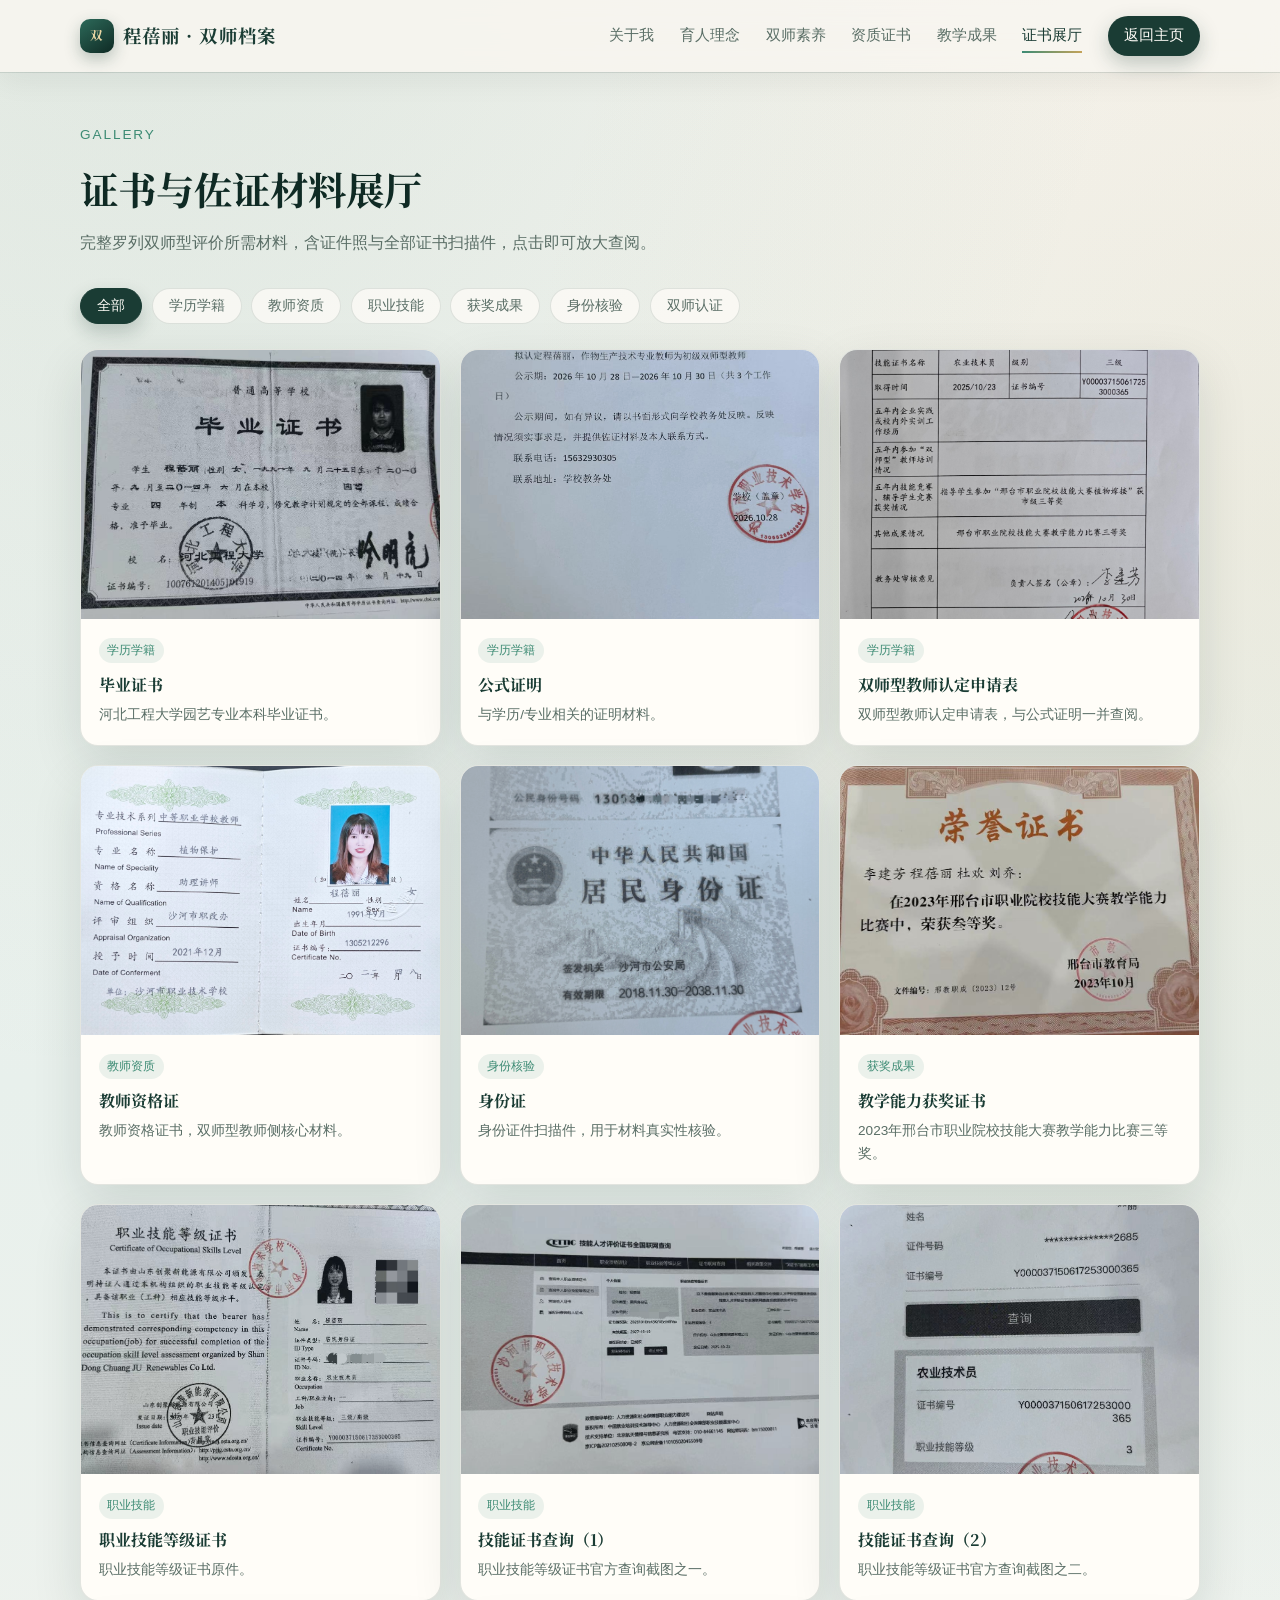
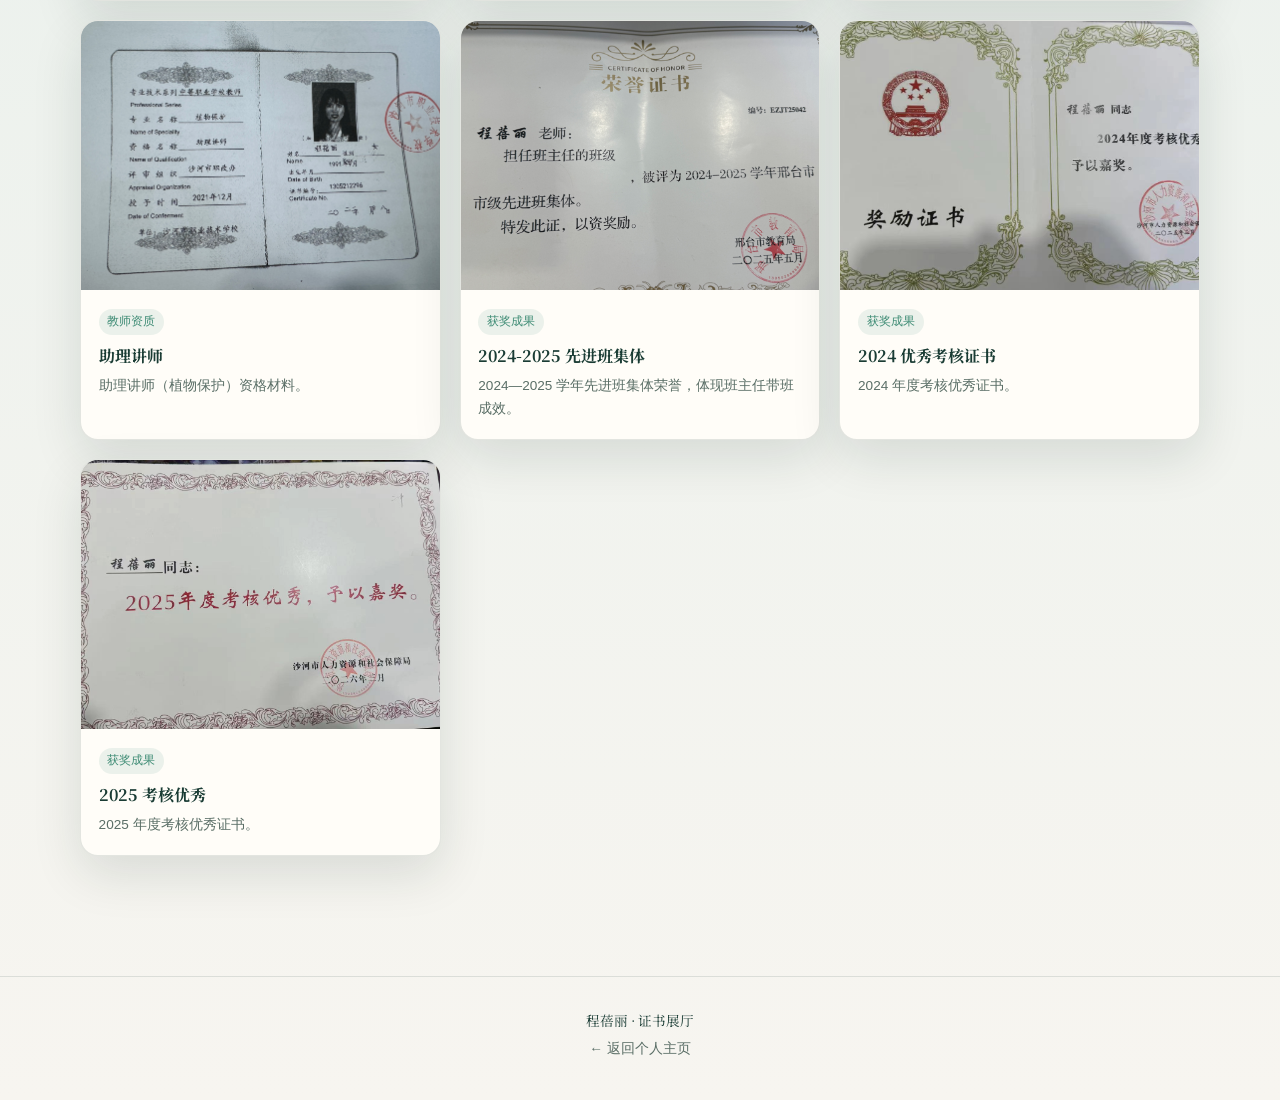
==== shuangshi/pages/gallery.html @ 425ca791 "Add files via upload" ====
<!DOCTYPE html>
<html lang="zh-CN">
	<head>
		<meta charset="utf-8">
		<meta name="viewport" content="width=device-width, initial-scale=1">
		<meta name="description" content="程蓓丽 · 双师型教师证书展厅">
		<title>证书展厅 · 程蓓丽</title>
		<link rel="preconnect" href="https://fonts.googleapis.com">
		<link rel="preconnect" href="https://fonts.gstatic.com" crossorigin>
		<link href="https://fonts.googleapis.com/css2?family=Noto+Serif+SC:wght@500;700&display=swap" rel="stylesheet">
		<link rel="stylesheet" href="../css/style.css">
		<style>
			.page-hero {
				padding: calc(var(--nav-h) + 3rem) 0 2rem;
			}

			.page-hero h1 {
				font-family: var(--font-display);
				font-size: clamp(1.8rem, 3vw, 2.5rem);
				color: var(--forest-deep);
				margin-bottom: 0.5rem;
			}

			.page-hero p {
				color: var(--muted);
				max-width: 36rem;
			}

			.empty-photo {
				aspect-ratio: 3/4;
				border-radius: var(--radius);
				border: 2px dashed rgba(45, 106, 90, 0.3);
				background: linear-gradient(160deg, #d7e5df, #c5d8cf);
				display: grid;
				place-items: center;
				text-align: center;
				color: var(--muted);
				padding: 1rem;
			}
		</style>
	</head>
	<body>
		<div class="scroll-progress" id="scrollProgress"></div>

		<header class="nav scrolled" id="nav">
			<div class="nav-inner">
				<a href="../index.html" class="logo">
					<span class="logo-mark">双</span>
					程蓓丽 · 双师档案
				</a>
				<nav class="nav-links" id="navLinks">
					<a href="../index.html#about">关于我</a>
					<a href="../index.html#teaching">育人理念</a>
					<a href="../index.html#dual">双师素养</a>
					<a href="../index.html#gallery">资质证书</a>
					<a href="../index.html#achievements">教学成果</a>
					<a href="gallery.html" class="active">证书展厅</a>
					<a href="../index.html#contact" class="nav-cta">返回主页</a>
				</nav>
				<button class="nav-toggle" id="navToggle" aria-label="打开菜单">
					<span></span><span></span><span></span>
				</button>
			</div>
		</header>

		<main>
			<section class="page-hero">
				<div class="container">
					<div class="section-kicker">GALLERY</div>
					<h1>证书与佐证材料展厅</h1>
					<p>完整罗列双师型评价所需材料，含证件照与全部证书扫描件，点击即可放大查阅。</p>
				</div>
			</section>

			<section class="section" style="padding-top: 0;">
				<div class="container">
					<div class="gallery-toolbar">
						<button class="filter-btn active" data-filter="all">全部</button>
						<button class="filter-btn" data-filter="edu">学历学籍</button>
						<button class="filter-btn" data-filter="teach">教师资质</button>
						<button class="filter-btn" data-filter="skill">职业技能</button>
						<button class="filter-btn" data-filter="award">获奖成果</button>
						<button class="filter-btn" data-filter="id">身份核验</button>
						<button class="filter-btn" data-filter="photo">双师认证</button>
					</div>
					<div class="gallery-grid" id="galleryGrid"></div>
				</div>
			</section>
		</main>

		<footer class="footer">
			<div class="container">
				<div class="brand">程蓓丽 · 证书展厅</div>
				<p><a href="../index.html">← 返回个人主页</a></p>
			</div>
		</footer>

		<div class="lightbox" id="lightbox" role="dialog" aria-modal="true">
			<button class="lightbox-close" id="lightboxClose" aria-label="关闭">×</button>
			<button class="lightbox-nav lightbox-prev" id="lightboxPrev" aria-label="上一张">‹</button>
			<button class="lightbox-nav lightbox-next" id="lightboxNext" aria-label="下一张">›</button>
			<div class="lightbox-inner">
				<div class="lightbox-img"><img id="lightboxImage" src="" alt=""></div>
				<div class="lightbox-info">
					<span class="tag" id="lightboxTag"></span>
					<h3 id="lightboxTitle"></h3>
					<p id="lightboxDesc"></p>
				</div>
			</div>
		</div>

		<script>
			(function() {
				const PATH = "../image/";
				const ITEMS = [{
						id: "image_1",
						src: PATH + "image_1.jpg",
						title: "毕业证书",
						tag: "学历学籍",
						category: "edu",
						desc: "河北工程大学园艺专业本科毕业证书。"
					},
					{
						id: "image_2",
						src: PATH + "image_2.jpg",
						title: "公式证明",
						tag: "学历学籍",
						category: "photo",
						desc: "与学历/专业相关的证明材料。"
					},
					{
						id: "image_15",
						src: PATH + "image_15.jpg",
						title: "双师型教师认定申请表",
						tag: "学历学籍",
						category: "photo",
						desc: "双师型教师认定申请表，与公式证明一并查阅。"
					},
					{
						id: "image_3",
						src: PATH + "image_3.jpg",
						title: "教师资格证",
						tag: "教师资质",
						category: "teach",
						desc: "教师资格证书，双师型教师侧核心材料。"
					},
					{
						id: "image_4",
						src: PATH + "image_4.jpg",
						title: "身份证",
						tag: "身份核验",
						category: "id",
						desc: "身份证件扫描件，用于材料真实性核验。"
					},
					{
						id: "image_5",
						src: PATH + "image_5.jpg",
						title: "教学能力获奖证书",
						tag: "获奖成果",
						category: "award",
						desc: "2023年邢台市职业院校技能大赛教学能力比赛三等奖。"
					},
					{
						id: "image_6",
						src: PATH + "image_6.jpg",
						title: "职业技能等级证书",
						tag: "职业技能",
						category: "skill",
						desc: "职业技能等级证书原件。"
					},
					{
						id: "image_7",
						src: PATH + "image_7.jpg",
						title: "技能证书查询（1）",
						tag: "职业技能",
						category: "skill",
						desc: "职业技能等级证书官方查询截图之一。"
					},
					{
						id: "image_8",
						src: PATH + "image_8.jpg",
						title: "技能证书查询（2）",
						tag: "职业技能",
						category: "skill",
						desc: "职业技能等级证书官方查询截图之二。"
					},
					// {
					// 	id: "image_9",
					// 	src: PATH + "image_9.jpg",
					// 	title: "指导学生获奖照片",
					// 	tag: "获奖成果",
					// 	category: "award",
					// 	desc: "指导学生技能大赛获奖合影。"
					// },
					{
						id: "image_10",
						src: PATH + "image_10.jpg",
						title: "助理讲师",
						tag: "教师资质",
						category: "teach",
						desc: "助理讲师（植物保护）资格材料。"
					},
					// {
					// 	id: "image_11",
					// 	src: PATH + "image_11.jpg",
					// 	title: "证件照",
					// 	tag: "证件照",
					// 	category: "photo",
					// 	desc: "程蓓丽老师证件照，用于双师型评价材料身份对照。"
					// },
					{
						id: "image_12",
						src: PATH + "image_12.jpg",
						title: "2024-2025 先进班集体",
						tag: "获奖成果",
						category: "award",
						desc: "2024—2025 学年先进班集体荣誉，体现班主任带班成效。"
					},
					{
						id: "image_13",
						src: PATH + "image_13.jpg",
						title: "2024 优秀考核证书",
						tag: "获奖成果",
						category: "award",
						desc: "2024 年度考核优秀证书。"
					},
					{
						id: "image_14",
						src: PATH + "image_14.jpg",
						title: "2025 考核优秀",
						tag: "获奖成果",
						category: "award",
						desc: "2025 年度考核优秀证书。"
					},
				];

				const grid = document.getElementById("galleryGrid");
				let filter = "all";
				let index = 0;

				function list() {
					return ITEMS.filter((i) => filter === "all" || i.category === filter);
				}

				function render() {
					const data = list();
					grid.innerHTML = data.map((c, i) => `
          <article class="gallery-card" data-index="${i}">
            <div class="gallery-thumb">
              <img src="${c.src}" alt="${c.title}" loading="lazy">
              <div class="gallery-overlay">点击放大</div>
            </div>
            <div class="gallery-body"><span class="tag">${c.tag}</span><h3>${c.title}</h3><p>${c.desc}</p></div>
          </article>`).join("");

					grid.querySelectorAll(".gallery-card").forEach((card) => {
						card.addEventListener("click", () => open(+card.dataset.index));
					});
				}

				const lb = document.getElementById("lightbox");

				function open(i) {
					const data = list();
					const item = data[(i + data.length) % data.length];
					index = (i + data.length) % data.length;
					document.getElementById("lightboxImage").src = item.src;
					document.getElementById("lightboxImage").alt = item.title;
					document.getElementById("lightboxTitle").textContent = item.title;
					document.getElementById("lightboxDesc").textContent = item.desc;
					document.getElementById("lightboxTag").textContent = item.tag;
					lb.classList.add("open");
					document.body.style.overflow = "hidden";
				}

				function close() {
					lb.classList.remove("open");
					document.body.style.overflow = "";
				}

				document.querySelectorAll(".filter-btn").forEach((btn) => {
					btn.addEventListener("click", () => {
						document.querySelectorAll(".filter-btn").forEach((b) => b.classList.remove(
						"active"));
						btn.classList.add("active");
						filter = btn.dataset.filter;
						render();
					});
				});

				document.getElementById("lightboxClose").onclick = close;
				document.getElementById("lightboxPrev").onclick = () => open(index - 1);
				document.getElementById("lightboxNext").onclick = () => open(index + 1);
				lb.addEventListener("click", (e) => {
					if (e.target === lb) close();
				});
				document.addEventListener("keydown", (e) => {
					if (!lb.classList.contains("open")) return;
					if (e.key === "Escape") close();
					if (e.key === "ArrowLeft") open(index - 1);
					if (e.key === "ArrowRight") open(index + 1);
				});

				const navToggle = document.getElementById("navToggle");
				const navLinks = document.getElementById("navLinks");
				navToggle?.addEventListener("click", () => navLinks.classList.toggle("open"));

				window.addEventListener("scroll", () => {
					const st = window.scrollY;
					const docH = document.documentElement.scrollHeight - window.innerHeight;
					document.getElementById("scrollProgress").style.width = (docH ? (st / docH) * 100 : 0) + "%";
				}, {
					passive: true
				});

				render();
			})();
		</script>
	</body>
</html>
---- shuangshi/css/style.css ----
/* ========== 程蓓丽 · 双师型教师个人主页 ========== */
:root {
  --forest: #1a3c34;
  --forest-deep: #0f2a24;
  --moss: #2d6a5a;
  --leaf: #3d8b74;
  --sage: #a8c5b8;
  --mist: #e8f0ec;
  --ivory: #f7f5f0;
  --paper: #fffdf8;
  --gold: #c4a35a;
  --gold-soft: #e8d5a3;
  --ink: #1c2b26;
  --muted: #5a6e66;
  --line: rgba(26, 60, 52, 0.12);
  --shadow: 0 18px 50px rgba(15, 42, 36, 0.12);
  --shadow-hover: 0 28px 60px rgba(15, 42, 36, 0.2);
  --radius: 18px;
  --nav-h: 72px;
  --font-display: "Noto Serif SC", "Songti SC", "SimSun", serif;
  --font-body: "PingFang SC", "Microsoft YaHei", "Noto Sans SC", sans-serif;
}

*,
*::before,
*::after {
  box-sizing: border-box;
  margin: 0;
  padding: 0;
}

html {
  scroll-behavior: smooth;
  scroll-padding-top: var(--nav-h);
}

body {
  font-family: var(--font-body);
  color: var(--ink);
  background:
    radial-gradient(ellipse 80% 50% at 10% -10%, rgba(61, 139, 116, 0.14), transparent),
    radial-gradient(ellipse 60% 40% at 100% 20%, rgba(196, 163, 90, 0.1), transparent),
    linear-gradient(180deg, var(--ivory) 0%, var(--mist) 40%, var(--ivory) 100%);
  line-height: 1.7;
  overflow-x: hidden;
  min-height: 100vh;
}

img {
  max-width: 100%;
  display: block;
}

a {
  color: inherit;
  text-decoration: none;
}

ul {
  list-style: none;
}

.container {
  width: min(1120px, 92%);
  margin: 0 auto;
}

/* ========== 光标光晕 ========== */
.cursor-glow {
  pointer-events: none;
  position: fixed;
  width: 420px;
  height: 420px;
  border-radius: 50%;
  background: radial-gradient(circle, rgba(61, 139, 116, 0.14), transparent 70%);
  transform: translate(-50%, -50%);
  z-index: 0;
  transition: opacity 0.3s;
  opacity: 0.9;
}

/* ========== 导航 ========== */
.nav {
  position: fixed;
  inset: 0 0 auto;
  height: var(--nav-h);
  z-index: 100;
  display: flex;
  align-items: center;
  transition: background 0.35s, box-shadow 0.35s, backdrop-filter 0.35s;
}

.nav.scrolled {
  background: rgba(247, 245, 240, 0.88);
  backdrop-filter: blur(14px);
  box-shadow: 0 1px 0 var(--line), 0 8px 30px rgba(15, 42, 36, 0.06);
}

.nav-inner {
  width: min(1120px, 92%);
  margin: 0 auto;
  display: flex;
  align-items: center;
  justify-content: space-between;
}

.logo {
  font-family: var(--font-display);
  font-size: 1.15rem;
  font-weight: 700;
  color: var(--forest);
  letter-spacing: 0.06em;
  display: flex;
  align-items: center;
  gap: 0.55rem;
}

.logo-mark {
  width: 34px;
  height: 34px;
  border-radius: 10px;
  background: linear-gradient(145deg, var(--moss), var(--forest-deep));
  color: var(--gold-soft);
  display: grid;
  place-items: center;
  font-size: 0.78rem;
  box-shadow: 0 6px 16px rgba(26, 60, 52, 0.28);
}

.nav-links {
  display: flex;
  gap: 1.6rem;
  align-items: center;
}

.nav-links a {
  font-size: 0.92rem;
  color: var(--muted);
  position: relative;
  transition: color 0.25s;
}

.nav-links a::after {
  content: "";
  position: absolute;
  left: 0;
  bottom: -4px;
  width: 0;
  height: 2px;
  background: linear-gradient(90deg, var(--leaf), var(--gold));
  transition: width 0.3s;
}

.nav-links a:hover,
.nav-links a.active {
  color: var(--forest);
}

.nav-links a:hover::after,
.nav-links a.active::after {
  width: 100%;
}

.nav-cta {
  padding: 0.45rem 1rem !important;
  border-radius: 999px;
  background: var(--forest);
  color: var(--paper) !important;
  box-shadow: 0 8px 20px rgba(26, 60, 52, 0.25);
}

.nav-cta::after {
  display: none !important;
}

.nav-toggle {
  display: none;
  width: 42px;
  height: 42px;
  border: 1px solid var(--line);
  border-radius: 10px;
  background: var(--paper);
  cursor: pointer;
  flex-direction: column;
  align-items: center;
  justify-content: center;
  gap: 5px;
}

.nav-toggle span {
  width: 18px;
  height: 2px;
  background: var(--forest);
  transition: 0.3s;
}

/* ========== Hero ========== */
.hero {
  position: relative;
  min-height: 100vh;
  display: flex;
  align-items: center;
  padding: calc(var(--nav-h) + 2rem) 0 4rem;
  overflow: hidden;
}

.hero-bg {
  position: absolute;
  inset: 0;
  z-index: -1;
}

.hero-orb {
  position: absolute;
  border-radius: 50%;
  filter: blur(40px);
  opacity: 0.55;
  animation: floatOrb 12s ease-in-out infinite;
}

.hero-orb.o1 {
  width: 380px;
  height: 380px;
  background: rgba(61, 139, 116, 0.35);
  top: 8%;
  right: 8%;
}

.hero-orb.o2 {
  width: 260px;
  height: 260px;
  background: rgba(196, 163, 90, 0.28);
  bottom: 12%;
  left: 5%;
  animation-delay: -4s;
}

.hero-orb.o3 {
  width: 180px;
  height: 180px;
  background: rgba(168, 197, 184, 0.5);
  top: 40%;
  left: 40%;
  animation-delay: -7s;
}

@keyframes floatOrb {
  0%, 100% { transform: translate(0, 0) scale(1); }
  50% { transform: translate(20px, -24px) scale(1.06); }
}

.hero-grid {
  display: grid;
  grid-template-columns: 1.15fr 0.85fr;
  gap: 3rem;
  align-items: center;
  position: relative;
  z-index: 1;
}

.hero-badge {
  display: inline-flex;
  align-items: center;
  gap: 0.5rem;
  padding: 0.35rem 0.9rem;
  border-radius: 999px;
  background: rgba(26, 60, 52, 0.08);
  border: 1px solid rgba(26, 60, 52, 0.12);
  color: var(--moss);
  font-size: 0.85rem;
  margin-bottom: 1.2rem;
  backdrop-filter: blur(6px);
}

.hero-badge i {
  width: 8px;
  height: 8px;
  border-radius: 50%;
  background: var(--leaf);
  box-shadow: 0 0 0 4px rgba(61, 139, 116, 0.2);
  animation: pulse 2s infinite;
}

@keyframes pulse {
  0%, 100% { box-shadow: 0 0 0 4px rgba(61, 139, 116, 0.2); }
  50% { box-shadow: 0 0 0 8px rgba(61, 139, 116, 0.05); }
}

.hero h1 {
  font-family: var(--font-display);
  font-size: clamp(2.6rem, 5vw, 3.8rem);
  line-height: 1.15;
  color: var(--forest-deep);
  letter-spacing: 0.04em;
  margin-bottom: 0.6rem;
}

.hero h1 span {
  background: linear-gradient(120deg, var(--moss), var(--gold));
  -webkit-background-clip: text;
  background-clip: text;
  color: transparent;
}

.hero-role {
  font-size: 1.15rem;
  color: var(--muted);
  margin-bottom: 1.4rem;
}

.hero-desc {
  max-width: 34rem;
  color: var(--muted);
  margin-bottom: 2rem;
  font-size: 1.02rem;
}

.hero-actions {
  display: flex;
  flex-wrap: wrap;
  gap: 0.9rem;
  margin-bottom: 2.4rem;
}

.btn {
  display: inline-flex;
  align-items: center;
  gap: 0.45rem;
  padding: 0.85rem 1.45rem;
  border-radius: 999px;
  font-size: 0.95rem;
  border: none;
  cursor: pointer;
  transition: transform 0.25s, box-shadow 0.25s, background 0.25s;
}

.btn-primary {
  background: linear-gradient(135deg, var(--forest), var(--moss));
  color: var(--paper);
  box-shadow: 0 12px 28px rgba(26, 60, 52, 0.28);
}

.btn-primary:hover {
  transform: translateY(-3px);
  box-shadow: 0 18px 36px rgba(26, 60, 52, 0.35);
}

.btn-ghost {
  background: rgba(255, 253, 248, 0.7);
  border: 1px solid var(--line);
  color: var(--forest);
  backdrop-filter: blur(8px);
}

.btn-ghost:hover {
  transform: translateY(-3px);
  box-shadow: var(--shadow);
}

.hero-stats {
  display: grid;
  grid-template-columns: repeat(3, minmax(0, 1fr));
  gap: 1rem;
  max-width: 420px;
}

.stat {
  padding: 0.9rem 0.7rem;
  border-radius: 14px;
  background: rgba(255, 253, 248, 0.65);
  border: 1px solid var(--line);
  backdrop-filter: blur(8px);
  text-align: center;
  transition: transform 0.3s, box-shadow 0.3s;
}

.stat:hover {
  transform: translateY(-4px);
  box-shadow: var(--shadow);
}

.stat strong {
  display: block;
  font-family: var(--font-display);
  font-size: 1.55rem;
  color: var(--forest);
  line-height: 1.2;
}

.stat span {
  font-size: 0.78rem;
  color: var(--muted);
}

/* 证件照卡 */
.portrait-card {
  position: relative;
  justify-self: center;
  width: min(340px, 100%);
}

.portrait-frame {
  position: relative;
  border-radius: 28px;
  padding: 14px;
  background:
    linear-gradient(145deg, rgba(255, 253, 248, 0.95), rgba(232, 240, 236, 0.9));
  box-shadow: var(--shadow);
  border: 1px solid rgba(255, 255, 255, 0.8);
  transform-style: preserve-3d;
  transition: transform 0.35s ease, box-shadow 0.35s;
}

.portrait-frame:hover {
  box-shadow: var(--shadow-hover);
}

.portrait-photo {
  aspect-ratio: 3 / 4;
  border-radius: 18px;
  background: #2a6cb4;
  position: relative;
  overflow: hidden;
  display: grid;
  place-items: center;
  color: var(--moss);
}

.portrait-photo img {
  width: 100%;
  height: 100%;
  object-fit: cover;
  object-position: center 18%;
}

.portrait-photo::before {
  content: "";
  position: absolute;
  inset: 0;
  z-index: 1;
  pointer-events: none;
  background: linear-gradient(180deg, transparent 72%, rgba(15, 42, 36, 0.16));
}

.portrait-placeholder {
  position: relative;
  z-index: 1;
  text-align: center;
  padding: 1rem;
}

.portrait-placeholder .avatar-icon {
  width: 88px;
  height: 88px;
  margin: 0 auto 1rem;
  border-radius: 50%;
  background: rgba(255, 253, 248, 0.55);
  border: 2px dashed rgba(45, 106, 90, 0.35);
  display: grid;
  place-items: center;
  font-size: 1.35rem;
  font-family: var(--font-display);
  color: var(--moss);
}

.portrait-placeholder p {
  font-size: 0.9rem;
  color: var(--muted);
}

.portrait-placeholder small {
  display: block;
  margin-top: 0.35rem;
  color: var(--sage);
  font-size: 0.75rem;
}

.portrait-shine {
  position: absolute;
  inset: 0;
  border-radius: 28px;
  z-index: 2;
  background: linear-gradient(
    115deg,
    transparent 30%,
    rgba(255, 255, 255, 0.35) 48%,
    transparent 62%
  );
  transform: translateX(-120%);
  pointer-events: none;
}

.portrait-frame:hover .portrait-shine {
  animation: shineSweep 1.1s ease;
}

@keyframes shineSweep {
  to { transform: translateX(120%); }
}

.portrait-tag {
  position: absolute;
  left: -12px;
  bottom: 42px;
  background: linear-gradient(135deg, var(--forest), var(--moss));
  color: var(--paper);
  padding: 0.7rem 1rem;
  border-radius: 14px;
  box-shadow: 0 12px 28px rgba(26, 60, 52, 0.3);
  font-size: 0.85rem;
  line-height: 1.35;
  max-width: 140px;
  animation: floatTag 4.5s ease-in-out infinite;
}

.portrait-tag strong {
  display: block;
  font-family: var(--font-display);
  font-size: 1rem;
  color: var(--gold-soft);
}

@keyframes floatTag {
  0%, 100% { transform: translateY(0); }
  50% { transform: translateY(-8px); }
}

.portrait-meta {
  position: absolute;
  right: -8px;
  top: 36px;
  background: var(--paper);
  border: 1px solid var(--line);
  border-radius: 14px;
  padding: 0.75rem 0.9rem;
  box-shadow: var(--shadow);
  font-size: 0.82rem;
  color: var(--muted);
  animation: floatTag 5s ease-in-out infinite reverse;
}

.portrait-meta b {
  color: var(--forest);
  display: block;
  font-size: 0.95rem;
}

/* ========== 通用区块 ========== */
.section {
  padding: 5.5rem 0;
  position: relative;
}

.section-head {
  margin-bottom: 2.5rem;
  max-width: 640px;
}

.section-kicker {
  display: inline-block;
  color: var(--leaf);
  font-size: 0.85rem;
  letter-spacing: 0.14em;
  text-transform: uppercase;
  margin-bottom: 0.6rem;
}

.section-head h2 {
  font-family: var(--font-display);
  font-size: clamp(1.8rem, 3vw, 2.4rem);
  color: var(--forest-deep);
  letter-spacing: 0.04em;
  margin-bottom: 0.7rem;
}

.section-head p {
  color: var(--muted);
}

.reveal {
  opacity: 0;
  transform: translateY(28px);
  transition: opacity 0.7s ease, transform 0.7s ease;
}

.reveal.visible {
  opacity: 1;
  transform: none;
}

.reveal-delay-1 { transition-delay: 0.1s; }
.reveal-delay-2 { transition-delay: 0.2s; }
.reveal-delay-3 { transition-delay: 0.3s; }
.reveal-delay-4 { transition-delay: 0.4s; }

/* ========== 关于我 ========== */
.about-grid {
  display: grid;
  grid-template-columns: 1fr 1.2fr;
  gap: 2rem;
}

.info-panel,
.about-card {
  background: var(--paper);
  border: 1px solid var(--line);
  border-radius: var(--radius);
  box-shadow: var(--shadow);
}

.info-panel {
  padding: 1.6rem;
  position: relative;
  overflow: hidden;
}

.info-panel::before {
  content: "";
  position: absolute;
  top: 0;
  left: 0;
  right: 0;
  height: 4px;
  background: linear-gradient(90deg, var(--moss), var(--gold));
}

.info-panel h3 {
  font-family: var(--font-display);
  font-size: 1.2rem;
  margin-bottom: 1.1rem;
  color: var(--forest);
}

.info-list {
  display: grid;
  gap: 0.85rem;
}

.info-list li {
  display: grid;
  grid-template-columns: 5.5rem 1fr;
  gap: 0.5rem;
  font-size: 0.95rem;
  padding-bottom: 0.85rem;
  border-bottom: 1px dashed var(--line);
}

.info-list li:last-child {
  border-bottom: none;
  padding-bottom: 0;
}

.info-list .label {
  color: var(--muted);
}

.info-list .value {
  color: var(--ink);
  font-weight: 500;
}

.about-cards {
  display: grid;
  gap: 1rem;
}

.about-card {
  padding: 1.35rem 1.45rem;
  transition: transform 0.3s, box-shadow 0.3s;
  position: relative;
  overflow: hidden;
}

.about-card:hover {
  transform: translateY(-5px);
  box-shadow: var(--shadow-hover);
}

.about-card .icon {
  width: 42px;
  height: 42px;
  border-radius: 12px;
  display: grid;
  place-items: center;
  background: linear-gradient(145deg, rgba(61, 139, 116, 0.15), rgba(196, 163, 90, 0.18));
  color: var(--moss);
  font-size: 1rem;
  font-family: var(--font-display);
  font-weight: 700;
  margin-bottom: 0.8rem;
}

.about-card h4 {
  font-family: var(--font-display);
  font-size: 1.1rem;
  color: var(--forest);
  margin-bottom: 0.4rem;
}

.about-card p {
  color: var(--muted);
  font-size: 0.92rem;
}

/* ========== 育人理念 ========== */
.teaching-section {
  background:
    radial-gradient(ellipse 70% 50% at 90% 0%, rgba(196, 163, 90, 0.1), transparent),
    linear-gradient(180deg, transparent, rgba(232, 240, 236, 0.55), transparent);
}

.teaching-layout {
  display: grid;
  grid-template-columns: 1.35fr 0.9fr;
  gap: 1.4rem;
  margin-bottom: 1.5rem;
}

.teaching-essay {
  background: var(--paper);
  border: 1px solid var(--line);
  border-radius: var(--radius);
  padding: 1.8rem 1.9rem;
  box-shadow: var(--shadow);
  position: relative;
  overflow: hidden;
}

.teaching-essay::before {
  content: "";
  position: absolute;
  left: 0;
  top: 0;
  bottom: 0;
  width: 4px;
  background: linear-gradient(180deg, var(--moss), var(--gold));
}

.teaching-essay-label {
  display: inline-block;
  font-size: 0.78rem;
  letter-spacing: 0.16em;
  color: var(--leaf);
  margin-bottom: 0.9rem;
}

.teaching-essay p {
  color: var(--muted);
  margin-bottom: 0.95rem;
  font-size: 1.02rem;
  text-align: justify;
}

.teaching-essay p:last-child {
  margin-bottom: 0;
}

.teaching-essay strong {
  color: var(--forest);
  font-weight: 600;
}

.teaching-side {
  display: grid;
  gap: 1rem;
}

.teaching-flag {
  display: flex;
  gap: 0.9rem;
  align-items: flex-start;
  padding: 1.2rem 1.25rem;
  border-radius: var(--radius);
  background: linear-gradient(135deg, var(--forest-deep), var(--moss));
  color: var(--paper);
  box-shadow: 0 16px 36px rgba(15, 42, 36, 0.22);
}

.flag-mark {
  width: 46px;
  height: 46px;
  border-radius: 14px;
  background: rgba(255, 255, 255, 0.12);
  display: grid;
  place-items: center;
  font-family: var(--font-display);
  color: var(--gold-soft);
  flex-shrink: 0;
}

.teaching-flag strong {
  display: block;
  font-family: var(--font-display);
  font-size: 1.1rem;
  color: var(--gold-soft);
  margin-bottom: 0.2rem;
}

.teaching-flag p {
  font-size: 0.86rem;
  opacity: 0.9;
}

.teaching-points {
  background: var(--paper);
  border: 1px solid var(--line);
  border-radius: var(--radius);
  padding: 1.15rem 1.25rem;
  box-shadow: var(--shadow);
  display: grid;
  gap: 0.95rem;
}

.teaching-points li {
  display: grid;
  gap: 0.2rem;
}

.teaching-points b {
  color: var(--forest);
  font-size: 0.95rem;
}

.teaching-points span {
  color: var(--muted);
  font-size: 0.86rem;
}

.principle-grid {
  display: grid;
  grid-template-columns: repeat(4, 1fr);
  gap: 1rem;
}

.principle-card {
  background: var(--paper);
  border: 1px solid var(--line);
  border-radius: var(--radius);
  padding: 1.25rem 1.2rem 1.35rem;
  box-shadow: var(--shadow);
  transition: transform 0.3s, box-shadow 0.3s;
  position: relative;
  overflow: hidden;
}

.principle-card::after {
  content: "";
  position: absolute;
  inset: auto -30% -60% auto;
  width: 140px;
  height: 140px;
  border-radius: 50%;
  background: radial-gradient(circle, rgba(61, 139, 116, 0.12), transparent 70%);
}

.principle-card:hover {
  transform: translateY(-6px);
  box-shadow: var(--shadow-hover);
}

.principle-num {
  font-family: var(--font-display);
  font-size: 1.35rem;
  color: var(--gold);
  margin-bottom: 0.45rem;
}

.principle-card h3 {
  font-family: var(--font-display);
  color: var(--forest);
  font-size: 1.05rem;
  margin-bottom: 0.4rem;
}

.principle-card p {
  color: var(--muted);
  font-size: 0.86rem;
}

.motto-strip {
  overflow: hidden;
  border-block: 1px solid var(--line);
  background: rgba(26, 60, 52, 0.04);
  padding: 0.85rem 0;
}

.motto-track {
  display: flex;
  gap: 2.4rem;
  width: max-content;
  animation: mottoScroll 28s linear infinite;
  color: var(--forest);
  font-family: var(--font-display);
  letter-spacing: 0.12em;
  font-size: 0.95rem;
}

.motto-track span {
  position: relative;
  padding-left: 1.4rem;
}

.motto-track span::before {
  content: "";
  position: absolute;
  left: 0;
  top: 50%;
  width: 6px;
  height: 6px;
  border-radius: 50%;
  background: var(--gold);
  transform: translateY(-50%);
}

@keyframes mottoScroll {
  from { transform: translateX(0); }
  to { transform: translateX(-50%); }
}

/* ========== 双师型能力 ========== */
.dual-section {
  background:
    linear-gradient(180deg, transparent, rgba(232, 240, 236, 0.7), transparent);
}

.dual-grid {
  display: grid;
  grid-template-columns: repeat(2, 1fr);
  gap: 1.4rem;
}

.dual-card {
  background: var(--paper);
  border-radius: var(--radius);
  border: 1px solid var(--line);
  padding: 1.7rem;
  box-shadow: var(--shadow);
  position: relative;
  overflow: hidden;
  transition: transform 0.35s, box-shadow 0.35s;
}

.dual-card::after {
  content: "";
  position: absolute;
  width: 160px;
  height: 160px;
  border-radius: 50%;
  right: -40px;
  top: -40px;
  background: radial-gradient(circle, rgba(61, 139, 116, 0.12), transparent 70%);
  transition: transform 0.4s;
}

.dual-card:hover {
  transform: translateY(-6px);
  box-shadow: var(--shadow-hover);
}

.dual-card:hover::after {
  transform: scale(1.25);
}

.dual-card .num {
  font-family: var(--font-display);
  font-size: 2.4rem;
  color: rgba(45, 106, 90, 0.18);
  line-height: 1;
  margin-bottom: 0.5rem;
}

.dual-card h3 {
  font-family: var(--font-display);
  font-size: 1.25rem;
  color: var(--forest);
  margin-bottom: 0.55rem;
}

.dual-card p {
  color: var(--muted);
  font-size: 0.93rem;
  margin-bottom: 1rem;
}

.chip-row {
  display: flex;
  flex-wrap: wrap;
  gap: 0.45rem;
}

.chip {
  font-size: 0.78rem;
  padding: 0.28rem 0.7rem;
  border-radius: 999px;
  background: rgba(61, 139, 116, 0.1);
  color: var(--moss);
  border: 1px solid rgba(61, 139, 116, 0.15);
}

.dual-highlight {
  margin-top: 1.6rem;
  padding: 1.5rem 1.7rem;
  border-radius: var(--radius);
  background: linear-gradient(135deg, var(--forest-deep), var(--moss));
  color: var(--paper);
  display: grid;
  grid-template-columns: 1.4fr 1fr;
  gap: 1.5rem;
  align-items: center;
  box-shadow: 0 20px 50px rgba(15, 42, 36, 0.28);
  position: relative;
  overflow: hidden;
}

.dual-highlight::before {
  content: "";
  position: absolute;
  width: 280px;
  height: 280px;
  border-radius: 50%;
  background: radial-gradient(circle, rgba(196, 163, 90, 0.25), transparent 70%);
  right: -60px;
  bottom: -80px;
}

.dual-highlight h3 {
  font-family: var(--font-display);
  font-size: 1.35rem;
  margin-bottom: 0.5rem;
  color: var(--gold-soft);
}

.dual-highlight p {
  opacity: 0.9;
  font-size: 0.95rem;
}

.dual-metrics {
  display: grid;
  grid-template-columns: repeat(2, 1fr);
  gap: 0.8rem;
  position: relative;
  z-index: 1;
}

.metric {
  background: rgba(255, 255, 255, 0.1);
  border: 1px solid rgba(255, 255, 255, 0.14);
  border-radius: 14px;
  padding: 0.9rem;
  text-align: center;
  backdrop-filter: blur(6px);
}

.metric strong {
  display: block;
  font-family: var(--font-display);
  font-size: 1.4rem;
  color: var(--gold-soft);
}

.metric span {
  font-size: 0.78rem;
  opacity: 0.85;
}

/* ========== 证书画廊 ========== */
.gallery-toolbar {
  display: flex;
  flex-wrap: wrap;
  gap: 0.6rem;
  margin-bottom: 1.6rem;
}

.filter-btn {
  border: 1px solid var(--line);
  background: rgba(255, 253, 248, 0.7);
  color: var(--muted);
  padding: 0.45rem 1rem;
  border-radius: 999px;
  cursor: pointer;
  font-size: 0.88rem;
  transition: 0.25s;
}

.filter-btn:hover,
.filter-btn.active {
  background: var(--forest);
  color: var(--paper);
  border-color: var(--forest);
  box-shadow: 0 8px 18px rgba(26, 60, 52, 0.22);
}

.gallery-grid {
  display: grid;
  grid-template-columns: repeat(3, 1fr);
  gap: 1.2rem;
}

.gallery-card {
  background: var(--paper);
  border-radius: var(--radius);
  border: 1px solid var(--line);
  overflow: hidden;
  box-shadow: var(--shadow);
  cursor: pointer;
  transition: transform 0.35s, box-shadow 0.35s;
  position: relative;
}

.gallery-card.hide {
  display: none;
}

.gallery-card:hover {
  transform: translateY(-8px) scale(1.01);
  box-shadow: var(--shadow-hover);
}

.gallery-thumb {
  aspect-ratio: 4 / 3;
  overflow: hidden;
  background: #dfeae4;
  position: relative;
}

.gallery-thumb img {
  width: 100%;
  height: 100%;
  object-fit: cover;
  transition: transform 0.55s ease;
  filter: contrast(1.02) saturate(0.95);
}

.gallery-card:hover .gallery-thumb img {
  transform: scale(1.08);
}

.gallery-overlay {
  position: absolute;
  inset: 0;
  background: linear-gradient(180deg, transparent 40%, rgba(15, 42, 36, 0.72));
  opacity: 0;
  transition: opacity 0.35s;
  display: flex;
  align-items: flex-end;
  padding: 1rem;
  color: var(--paper);
  font-size: 0.85rem;
}

.gallery-card:hover .gallery-overlay {
  opacity: 1;
}

.gallery-body {
  padding: 1rem 1.1rem 1.2rem;
}

.gallery-body .tag {
  display: inline-block;
  font-size: 0.72rem;
  color: var(--leaf);
  background: rgba(61, 139, 116, 0.1);
  padding: 0.18rem 0.55rem;
  border-radius: 999px;
  margin-bottom: 0.45rem;
}

.gallery-body h3 {
  font-size: 1rem;
  color: var(--forest);
  font-family: var(--font-display);
  margin-bottom: 0.3rem;
}

.gallery-body p {
  font-size: 0.85rem;
  color: var(--muted);
}

/* ========== 教学成果 ========== */
.timeline {
  position: relative;
  padding-left: 1.5rem;
}

.timeline::before {
  content: "";
  position: absolute;
  left: 6px;
  top: 0.3rem;
  bottom: 0.3rem;
  width: 2px;
  background: linear-gradient(180deg, var(--leaf), var(--gold), transparent);
}

.timeline-item {
  position: relative;
  padding: 0 0 1.8rem 1.6rem;
}

.timeline-item::before {
  content: "";
  position: absolute;
  left: -1.5rem;
  top: 0.45rem;
  width: 14px;
  height: 14px;
  border-radius: 50%;
  background: var(--paper);
  border: 3px solid var(--moss);
  box-shadow: 0 0 0 4px rgba(61, 139, 116, 0.15);
}

.timeline-card {
  background: var(--paper);
  border: 1px solid var(--line);
  border-radius: var(--radius);
  padding: 1.3rem 1.4rem;
  box-shadow: var(--shadow);
  display: grid;
  grid-template-columns: 1.4fr 1fr;
  gap: 1.2rem;
  align-items: center;
  transition: transform 0.3s, box-shadow 0.3s;
}

.timeline-card:hover {
  transform: translateX(6px);
  box-shadow: var(--shadow-hover);
}

.timeline-card .year {
  color: var(--gold);
  font-size: 0.85rem;
  letter-spacing: 0.08em;
  margin-bottom: 0.35rem;
}

.timeline-card h3 {
  font-family: var(--font-display);
  color: var(--forest);
  font-size: 1.15rem;
  margin-bottom: 0.45rem;
}

.timeline-card p {
  color: var(--muted);
  font-size: 0.92rem;
}

.timeline-media {
  border-radius: 14px;
  overflow: hidden;
  aspect-ratio: 4 / 3;
  background: #dfeae4;
  box-shadow: inset 0 0 0 1px var(--line);
}

.timeline-media img {
  width: 100%;
  height: 100%;
  object-fit: cover;
  transition: transform 0.45s;
}

.timeline-card:hover .timeline-media img {
  transform: scale(1.05);
}

/* ========== 联系 / 页脚 ========== */
.contact-box {
  background: var(--paper);
  border: 1px solid var(--line);
  border-radius: calc(var(--radius) + 6px);
  padding: 2.2rem;
  box-shadow: var(--shadow);
  display: grid;
  grid-template-columns: 1.3fr 1fr;
  gap: 2rem;
  position: relative;
  overflow: hidden;
}

.contact-box::before {
  content: "";
  position: absolute;
  inset: auto -20% -40% auto;
  width: 320px;
  height: 320px;
  background: radial-gradient(circle, rgba(196, 163, 90, 0.18), transparent 70%);
}

.contact-box h3 {
  font-family: var(--font-display);
  font-size: 1.5rem;
  color: var(--forest);
  margin-bottom: 0.6rem;
}

.contact-box p {
  color: var(--muted);
  margin-bottom: 1.2rem;
}

.contact-points {
  display: grid;
  gap: 0.8rem;
}

.contact-points li {
  display: flex;
  gap: 0.7rem;
  align-items: flex-start;
  font-size: 0.95rem;
}

.contact-points a {
  color: var(--forest);
  font-weight: 600;
  border-bottom: 1px solid rgba(26, 60, 52, 0.25);
}

.contact-points .dot {
  width: 10px;
  height: 10px;
  margin-top: 0.45rem;
  border-radius: 50%;
  background: var(--leaf);
  box-shadow: 0 0 0 4px rgba(61, 139, 116, 0.15);
  flex-shrink: 0;
}

.quote-card {
  background: linear-gradient(160deg, var(--forest-deep), var(--moss));
  color: var(--paper);
  border-radius: var(--radius);
  padding: 1.6rem;
  position: relative;
  z-index: 1;
  box-shadow: 0 16px 40px rgba(15, 42, 36, 0.25);
}

.quote-card .mark {
  font-family: var(--font-display);
  font-size: 3rem;
  line-height: 1;
  color: var(--gold-soft);
  opacity: 0.7;
}

.quote-card p {
  color: rgba(255, 253, 248, 0.92);
  margin: 0.4rem 0 1rem;
  font-size: 1.02rem;
}

.quote-card cite {
  font-style: normal;
  color: var(--gold-soft);
  font-size: 0.9rem;
}

.footer {
  padding: 2rem 0 2.5rem;
  text-align: center;
  color: var(--muted);
  font-size: 0.85rem;
  border-top: 1px solid var(--line);
  margin-top: 2rem;
}

.footer .brand {
  font-family: var(--font-display);
  color: var(--forest);
  margin-bottom: 0.3rem;
}

/* ========== Lightbox ========== */
.lightbox {
  position: fixed;
  inset: 0;
  z-index: 200;
  background: rgba(10, 22, 18, 0.82);
  backdrop-filter: blur(10px);
  display: none;
  align-items: center;
  justify-content: center;
  padding: 1.5rem;
}

.lightbox.open {
  display: flex;
  animation: fadeIn 0.25s ease;
}

@keyframes fadeIn {
  from { opacity: 0; }
  to { opacity: 1; }
}

.lightbox-inner {
  width: min(920px, 100%);
  background: var(--paper);
  border-radius: 20px;
  overflow: hidden;
  box-shadow: 0 30px 80px rgba(0, 0, 0, 0.35);
  display: grid;
  grid-template-columns: 1.3fr 0.9fr;
  max-height: 90vh;
}

.lightbox-img {
  background: #111;
  display: grid;
  place-items: center;
  min-height: 360px;
  overflow: auto;
}

.lightbox-img img {
  max-height: 80vh;
  width: 100%;
  object-fit: contain;
}

.lightbox-info {
  padding: 1.6rem;
  display: flex;
  flex-direction: column;
  gap: 0.7rem;
}

.lightbox-info .tag {
  align-self: flex-start;
  font-size: 0.75rem;
  color: var(--leaf);
  background: rgba(61, 139, 116, 0.1);
  padding: 0.2rem 0.6rem;
  border-radius: 999px;
}

.lightbox-info h3 {
  font-family: var(--font-display);
  color: var(--forest);
  font-size: 1.3rem;
}

.lightbox-info p {
  color: var(--muted);
  font-size: 0.95rem;
  flex: 1;
}

.lightbox-close,
.lightbox-nav {
  position: absolute;
  border: none;
  cursor: pointer;
  background: rgba(255, 253, 248, 0.92);
  color: var(--forest);
  width: 44px;
  height: 44px;
  border-radius: 50%;
  font-size: 1.2rem;
  box-shadow: 0 8px 24px rgba(0, 0, 0, 0.2);
  transition: transform 0.2s;
}

.lightbox-close:hover,
.lightbox-nav:hover {
  transform: scale(1.06);
}

.lightbox-close {
  top: 1.2rem;
  right: 1.2rem;
}

.lightbox-prev {
  left: 1.2rem;
  top: 50%;
  transform: translateY(-50%);
}

.lightbox-next {
  right: 1.2rem;
  top: 50%;
  transform: translateY(-50%);
}

.lightbox-prev:hover,
.lightbox-next:hover {
  transform: translateY(-50%) scale(1.06);
}

/* ========== 返回顶部 ========== */
.back-top {
  position: fixed;
  right: 1.4rem;
  bottom: 1.4rem;
  width: 46px;
  height: 46px;
  border-radius: 50%;
  border: none;
  background: linear-gradient(135deg, var(--forest), var(--moss));
  color: var(--paper);
  cursor: pointer;
  box-shadow: 0 12px 28px rgba(26, 60, 52, 0.3);
  opacity: 0;
  pointer-events: none;
  transition: 0.3s;
  z-index: 90;
  font-size: 1.1rem;
}

.back-top.show {
  opacity: 1;
  pointer-events: auto;
}

.back-top:hover {
  transform: translateY(-4px);
}

/* ========== 进度条 ========== */
.scroll-progress {
  position: fixed;
  top: 0;
  left: 0;
  height: 3px;
  width: 0;
  z-index: 120;
  background: linear-gradient(90deg, var(--leaf), var(--gold));
  box-shadow: 0 0 12px rgba(196, 163, 90, 0.5);
}

/* ========== 响应式 ========== */
@media (max-width: 960px) {
  .hero-grid,
  .about-grid,
  .dual-grid,
  .dual-highlight,
  .timeline-card,
  .contact-box,
  .lightbox-inner,
  .teaching-layout {
    grid-template-columns: 1fr;
  }

  .principle-grid {
    grid-template-columns: repeat(2, 1fr);
  }

  .gallery-grid {
    grid-template-columns: repeat(2, 1fr);
  }

  .portrait-tag,
  .portrait-meta {
    position: static;
    margin-top: 0.8rem;
    max-width: none;
    animation: none;
  }

  .portrait-card {
    order: -1;
  }
}

@media (max-width: 720px) {
  .nav-links {
    position: fixed;
    inset: var(--nav-h) 0 auto;
    background: rgba(247, 245, 240, 0.96);
    backdrop-filter: blur(12px);
    flex-direction: column;
    padding: 1.2rem;
    gap: 1rem;
    border-bottom: 1px solid var(--line);
    transform: translateY(-120%);
    opacity: 0;
    pointer-events: none;
    transition: 0.3s;
  }

  .nav-links.open {
    transform: none;
    opacity: 1;
    pointer-events: auto;
  }

  .nav-toggle {
    display: flex;
  }

  .gallery-grid,
  .hero-stats,
  .principle-grid {
    grid-template-columns: 1fr;
  }

  .lightbox-prev,
  .lightbox-next {
    top: auto;
    bottom: 1.2rem;
    transform: none;
  }

  .lightbox-prev:hover,
  .lightbox-next:hover {
    transform: scale(1.06);
  }

  .lightbox-prev { left: 30%; }
  .lightbox-next { right: 30%; }
}
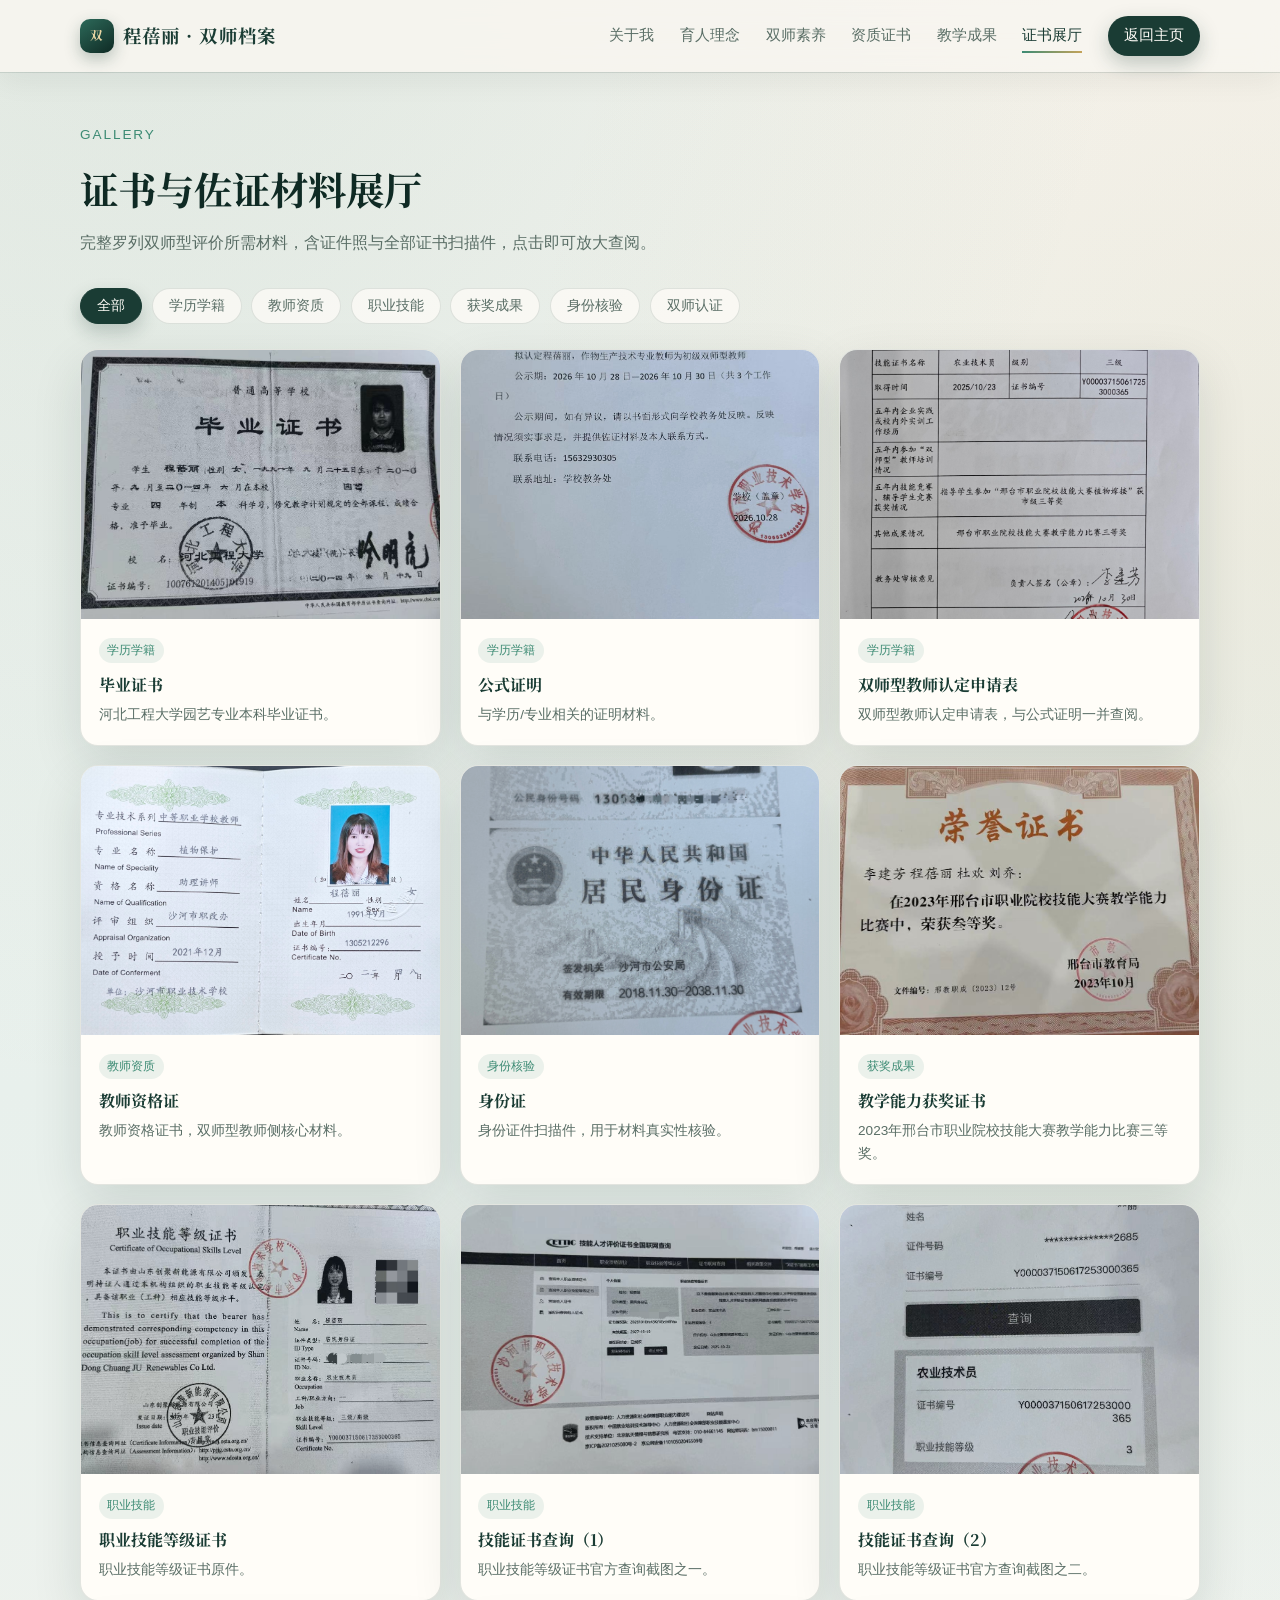
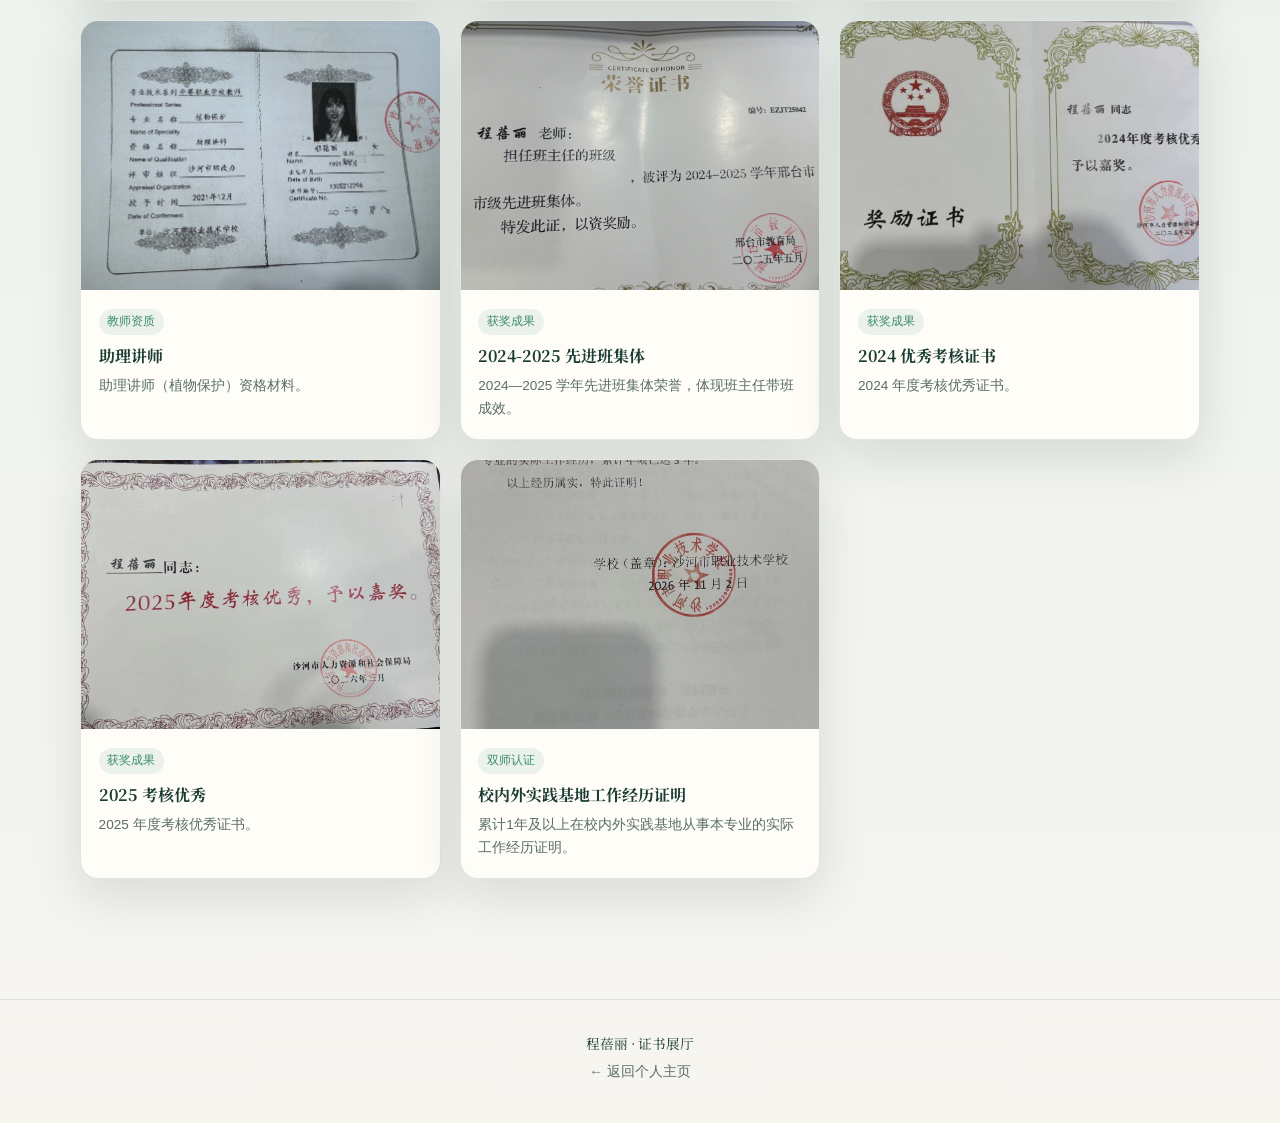
==== commit 09efb17f: "Add files via upload" ====
--- a/shuangshi/pages/gallery.html
+++ b/shuangshi/pages/gallery.html
@@ -232,6 +232,14 @@
 						category: "award",
 						desc: "2025 年度考核优秀证书。"
 					},
+					{
+						id: "image_16",
+						src: PATH + "image_16.jpg",
+						title: "校内外实践基地工作经历证明",
+						tag: "双师认证",
+						category: "photo",
+						desc: "累计1年及以上在校内外实践基地从事本专业的实际工作经历证明。"
+					},
 				];
 
 				const grid = document.getElementById("galleryGrid");
